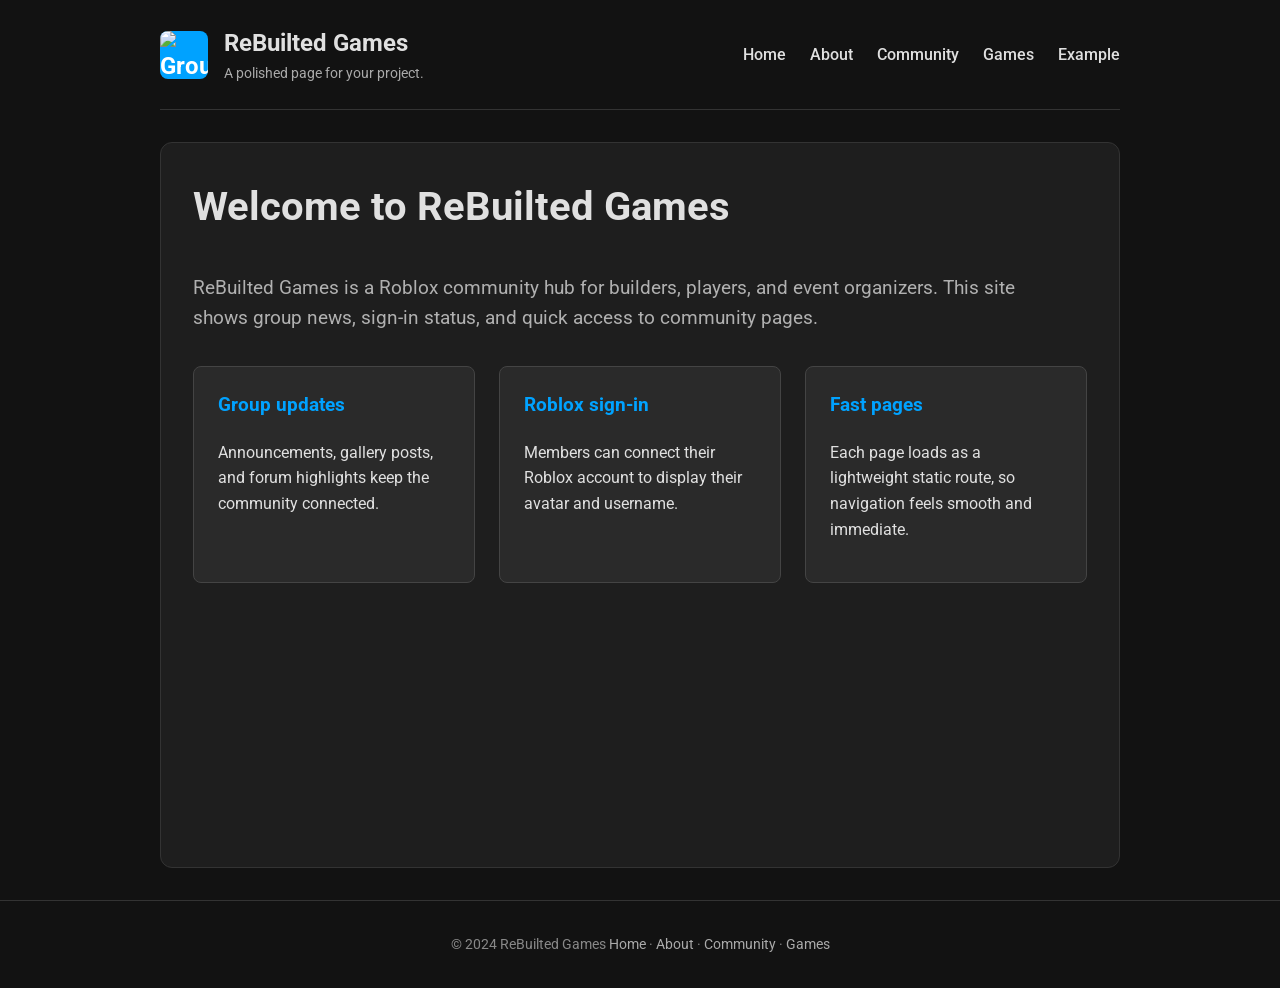
==== index.html @ ed7418a2 "assdw NEW CHANGES BIG ONES" ====
<!DOCTYPE html>
<html lang="en">
  <head>
    <meta charset="UTF-8">
    <meta name="viewport" content="width=device-width, initial-scale=1.0">
    <title>ReBuilted Games - Group</title>
    <link rel="stylesheet" href="style.css">
    <link rel="preconnect" href="https://fonts.googleapis.com">
    <link rel="preconnect" href="https://fonts.gstatic.com" crossorigin>
    <link href="https://fonts.googleapis.com/css2?family=Roboto:wght@400;500;700&display=swap" rel="stylesheet">  
  </head>
  <body>
    <main class="hero container">
      <header class="site-header">
        <a href="/" class="brand">
          <img id="group-icon" class="brand-badge" src="https://via.placeholder.com/48?text=RG" alt="Group Icon">
          <div>
            <div class="brand-title">ReBuilted Games</div>
            <div class="brand-caption">A polished page for your project.</div>
          </div>
        </a>
        <nav class="site-nav">
          <a href="/">Home</a>
          <a href="/about/">About</a>
          <a href="/community/">Community</a>
          <a href="/games/">Games</a>
          <a href="/pageexample/">Example</a>
        </nav>
      </header>
      <section class="panel">
        <h1 class="page-title">Welcome to ReBuilted Games</h1>
        <p class="lead">ReBuilted Games is a Roblox community hub for builders, players, and event organizers. This site shows group news, sign-in status, and quick access to community pages.</p>
        <div class="section-grid">
          <div class="card-item">
            <h3>Group updates</h3>
            <p>Announcements, gallery posts, and forum highlights keep the community connected.</p>
          </div>
          <div class="card-item">
            <h3>Roblox sign-in</h3>
            <p>Members can connect their Roblox account to display their avatar and username.</p>
          </div>
          <div class="card-item">
            <h3>Fast pages</h3>
            <p>Each page loads as a lightweight static route, so navigation feels smooth and immediate.</p>
          </div>
        </div>
      </section>
    </main>
    <footer class="site-footer-persistent">
      <span>© 2024 ReBuilted Games</span>
      <span><a href="/">Home</a> · <a href="/about/">About</a> · <a href="/community/">Community</a> · <a href="/games/">Games</a></span>
    </footer>
    <script src="header.js"></script>
  </body>
</html>
---- style.css ----
/* General Body & Fonts */
body {
    font-family: 'Roboto', -apple-system, BlinkMacSystemFont, 'Segoe UI', 'Helvetica Neue', Arial, sans-serif;
    background-color: #121212;
    color: #e0e0e0;
    margin: 0;
    line-height: 1.6;
}

/* Container and Layout */
.container {
    max-width: 960px;
    margin: 0 auto;
    padding: 0 1.5rem;
}

.hero {
    display: flex;
    flex-direction: column;
    min-height: 100vh;
}

/* Header & Navigation */
.site-header {
    display: flex;
    justify-content: space-between;
    align-items: center;
    padding: 1.5rem 0;
    border-bottom: 1px solid #333;
}

.brand {
    display: flex;
    align-items: center;
    gap: 1rem;
    text-decoration: none;
    color: inherit;
}

.brand-badge {
    background-color: #00a2ff;
    color: #fff;
    font-weight: 700;
    width: 48px;
    height: 48px;
    border-radius: 8px;
    display: grid;
    place-content: center;
    font-size: 1.5rem;
}

.brand-title {
    font-size: 1.5rem;
    font-weight: 700;
}

.brand-caption {
    font-size: 0.9rem;
    color: #aaa;
}

.site-nav {
    display: flex;
    gap: 1.5rem;
}

.site-nav a {
    text-decoration: none;
    color: #e0e0e0;
    font-weight: 500;
    transition: color 0.2s ease;
}

.site-nav a:hover {
    color: #00a2ff;
}

/* Main Content Panel */
.panel {
    background-color: #1e1e1e;
    border: 1px solid #333;
    border-radius: 12px;
    padding: 2rem;
    margin: 2rem 0;
    flex-grow: 1;
}

.page-title {
    font-size: 2.5rem;
    margin-top: 0;
    font-weight: 700;
}

.lead {
    font-size: 1.2rem;
    color: #b0b0b0;
    max-width: 75ch;
}

/* Card & Grid Styles */
.card-list {
    display: grid;
    gap: 1.5rem;
}

.card-item {
    background-color: #2a2a2a;
    padding: 1.5rem;
    border-radius: 8px;
    border: 1px solid #444;
}

.card-item h3 {
    margin-top: 0;
    color: #00a2ff;
}

.card-item .meta {
    font-size: 0.9rem;
    color: #aaa;
    margin-bottom: 1rem;
}

.section-grid {
    display: grid;
    grid-template-columns: repeat(auto-fit, minmax(250px, 1fr));
    gap: 1.5rem;
    margin-top: 2rem;
}

.stat-item {
    background-color: #2a2a2a;
    padding: 1.5rem;
    border-radius: 8px;
    text-align: center;
}

.stat-item h3 {
    margin: 0 0 0.5rem 0;
    font-size: 1rem;
    color: #aaa;
    font-weight: 500;
}

.stat-item p {
    margin: 0;
    font-size: 2rem;
    font-weight: 700;
    color: #fff;
}

/* Footer */
.site-footer-persistent {
    text-align: center;
    padding: 2rem 0;
    font-size: 0.9rem;
    color: #888;
    border-top: 1px solid #333;
}

.site-footer-persistent a {
    color: #aaa;
    text-decoration: none;
}

.site-footer-persistent a:hover {
    text-decoration: underline;
}

/* Responsive (for nav toggle - not implemented yet but good to have) */
.nav-checkbox, .nav-toggle {
    display: none;
}

/* Button */
.button {
    display: inline-block;
    background-color: #00a2ff;
    color: #fff;
    padding: 0.75rem 1.5rem;
    border-radius: 8px;
    text-decoration: none;
    font-weight: 500;
    transition: background-color 0.2s ease;
}

.button:hover {
    background-color: #008bdb;
}
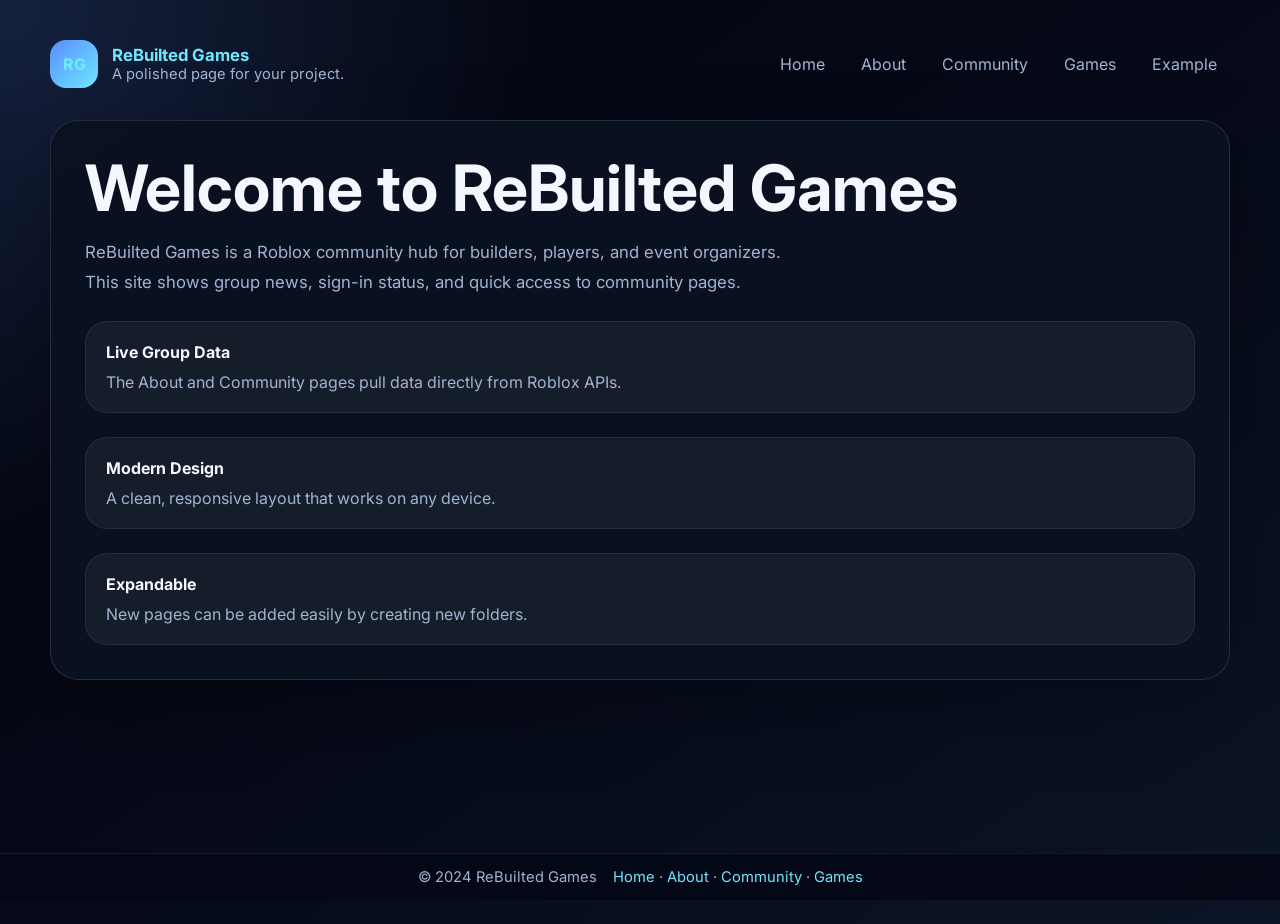
==== commit 5bb235c1: "changes" ====
--- a/index.html
+++ b/index.html
@@ -4,52 +4,58 @@
     <meta charset="UTF-8">
     <meta name="viewport" content="width=device-width, initial-scale=1.0">
     <title>ReBuilted Games - Group</title>
-    <link rel="stylesheet" href="style.css">
+    <link rel="stylesheet" href="styles.css">
     <link rel="preconnect" href="https://fonts.googleapis.com">
     <link rel="preconnect" href="https://fonts.gstatic.com" crossorigin>
-    <link href="https://fonts.googleapis.com/css2?family=Roboto:wght@400;500;700&display=swap" rel="stylesheet">  
+    <link href="https://fonts.googleapis.com/css2?family=Inter:wght@400;700;800&display=swap" rel="stylesheet">
   </head>
   <body>
-    <main class="hero container">
+    <div class="container">
       <header class="site-header">
         <a href="/" class="brand">
-          <img id="group-icon" class="brand-badge" src="https://via.placeholder.com/48?text=RG" alt="Group Icon">
+          <div class="brand-badge">RG</div>
           <div>
             <div class="brand-title">ReBuilted Games</div>
             <div class="brand-caption">A polished page for your project.</div>
           </div>
         </a>
+        <input type="checkbox" id="navToggle" class="nav-checkbox" />
+        <label for="navToggle" class="nav-toggle">
+          Menu
+          <svg viewBox="0 0 24 24" aria-hidden="true"><path d="M4 7h16M4 12h16M4 17h16" stroke="currentColor" stroke-width="1.8" stroke-linecap="round"/></svg>
+        </label>
         <nav class="site-nav">
           <a href="/">Home</a>
-          <a href="/about/">About</a>
-          <a href="/community/">Community</a>
-          <a href="/games/">Games</a>
-          <a href="/pageexample/">Example</a>
+          <a href="./about/">About</a>
+          <a href="./community/">Community</a>
+          <a href="./games/">Games</a>
+          <a href="./pageexample/">Example</a>
         </nav>
       </header>
-      <section class="panel">
-        <h1 class="page-title">Welcome to ReBuilted Games</h1>
-        <p class="lead">ReBuilted Games is a Roblox community hub for builders, players, and event organizers. This site shows group news, sign-in status, and quick access to community pages.</p>
+      <main class="panel">
+        <div class="page-header">
+          <h1 class="page-title">Welcome to ReBuilted Games</h1>
+          <p class="lead">ReBuilted Games is a Roblox community hub for builders, players, and event organizers. This site shows group news, sign-in status, and quick access to community pages.</p>
+        </div>
         <div class="section-grid">
-          <div class="card-item">
-            <h3>Group updates</h3>
-            <p>Announcements, gallery posts, and forum highlights keep the community connected.</p>
+          <div class="mini-card">
+            <h3>Live Group Data</h3>
+            <p>The About and Community pages pull data directly from Roblox APIs.</p>
           </div>
-          <div class="card-item">
-            <h3>Roblox sign-in</h3>
-            <p>Members can connect their Roblox account to display their avatar and username.</p>
+          <div class="mini-card">
+            <h3>Modern Design</h3>
+            <p>A clean, responsive layout that works on any device.</p>
           </div>
-          <div class="card-item">
-            <h3>Fast pages</h3>
-            <p>Each page loads as a lightweight static route, so navigation feels smooth and immediate.</p>
+          <div class="mini-card">
+            <h3>Expandable</h3>
+            <p>New pages can be added easily by creating new folders.</p>
           </div>
         </div>
-      </section>
-    </main>
+      </main>
+    </div>
     <footer class="site-footer-persistent">
       <span>© 2024 ReBuilted Games</span>
-      <span><a href="/">Home</a> · <a href="/about/">About</a> · <a href="/community/">Community</a> · <a href="/games/">Games</a></span>
+      <span><a href="/">Home</a> · <a href="./about/">About</a> · <a href="./community/">Community</a> · <a href="./games/">Games</a></span>
     </footer>
-    <script src="header.js"></script>
   </body>
 </html>
--- a/styles.css
+++ b/styles.css
@@ -0,0 +1,588 @@
+:root {
+  --bg: #050816;
+  --panel: rgba(10, 18, 32, 0.94);
+  --panel-soft: rgba(15, 23, 42, 0.88);
+  --text: #f5f7ff;
+  --muted: #a1b4d1;
+  --accent: #5b8cff;
+  --accent-2: #6ee7ff;
+  --accent-3: #7c4dff;
+  --border: rgba(255,255,255,0.12);
+  --shadow: 0 28px 80px rgba(0, 0, 0, 0.28);
+}
+
+* {
+  box-sizing: border-box;
+}
+
+html {
+  scroll-behavior: smooth;
+}
+
+body {
+  margin: 0;
+  padding-bottom: 180px;
+  min-height: 100vh;
+  font-family: Inter, "Segoe UI", Roboto, Arial, sans-serif;
+  color: var(--text);
+  background: radial-gradient(circle at top left, rgba(91, 140, 255, 0.20), transparent 34%), linear-gradient(145deg, #04070f 0%, var(--bg) 42%, #0b1426 100%);
+}
+
+a {
+  color: var(--accent-2);
+  text-decoration: none;
+}
+
+a:hover {
+  color: #ffffff;
+}
+
+img {
+  max-width: 100%;
+  display: block;
+}
+
+.container {
+  width: min(1180px, calc(100% - 48px));
+  margin: 0 auto;
+  padding: 40px 0 64px;
+}
+
+.site-header {
+  display: flex;
+  justify-content: space-between;
+  align-items: center;
+  gap: 18px;
+  margin-bottom: 32px;
+}
+
+.brand {
+  display: flex;
+  align-items: center;
+  gap: 14px;
+}
+
+.brand-badge {
+  width: 48px;
+  height: 48px;
+  border-radius: 16px;
+  display: grid;
+  place-items: center;
+  font-weight: 800;
+  background: linear-gradient(135deg, var(--accent), var(--accent-2));
+}
+
+.brand-title {
+  font-size: 1.05rem;
+  font-weight: 700;
+}
+
+.brand-caption {
+  color: var(--muted);
+  font-size: 0.92rem;
+}
+
+.site-nav {
+  display: flex;
+  flex-wrap: wrap;
+  align-items: center;
+  gap: 10px;
+}
+
+.site-nav a,
+.site-nav button {
+  padding: 10px 13px;
+  border-radius: 14px;
+  color: var(--muted);
+  transition: background 0.18s ease, color 0.18s ease;
+}
+
+.site-nav a:hover,
+.site-nav a:focus-visible,
+.site-nav button:hover,
+.site-nav button:focus-visible {
+  background: rgba(110, 231, 255, 0.10);
+  color: white;
+}
+
+.site-nav button {
+  background: none;
+  border: none;
+  font: inherit;
+  cursor: pointer;
+}
+
+.nav-checkbox {
+  display: none;
+}
+
+.nav-toggle {
+  display: none;
+  align-items: center;
+  gap: 10px;
+  padding: 10px 14px;
+  border-radius: 14px;
+  color: var(--muted);
+  border: 1px solid rgba(255,255,255,0.08);
+  background: rgba(255,255,255,0.06);
+  cursor: pointer;
+  font-weight: 700;
+}
+
+.nav-toggle svg {
+  width: 16px;
+  height: 16px;
+  fill: currentColor;
+}
+
+.hidden {
+  display: none !important;
+}
+
+.profile-frame {
+  display: grid;
+  gap: 18px;
+  padding: 22px;
+  border-radius: 24px;
+  background: rgba(255,255,255,0.04);
+  border: 1px solid rgba(255,255,255,0.10);
+}
+
+.avatar {
+  width: 84px;
+  height: 84px;
+  border-radius: 24px;
+  object-fit: cover;
+  background: rgba(255,255,255,0.06);
+}
+
+.profile-meta {
+  color: var(--muted);
+  font-size: 0.96rem;
+  line-height: 1.6;
+}
+
+.hero-tag {
+  display: inline-flex;
+  align-items: center;
+  gap: 10px;
+  margin: 10px 0 24px;
+  padding: 12px 16px;
+  border-radius: 999px;
+  background: rgba(91, 140, 255, 0.12);
+  color: #dce7ff;
+  font-size: 0.95rem;
+  border: 1px solid rgba(91, 140, 255, 0.18);
+}
+
+.group-header {
+  display: flex;
+  align-items: center;
+  gap: 20px;
+  margin-bottom: 24px;
+}
+
+.group-icon {
+  width: 140px;
+  height: 140px;
+  border-radius: 28px;
+  object-fit: cover;
+  background: rgba(255,255,255,0.06);
+  border: 1px solid rgba(255,255,255,0.12);
+}
+
+.group-details {
+  display: grid;
+  gap: 12px;
+}
+
+.group-details h1 {
+  margin: 0;
+  font-size: clamp(2rem, 4vw, 3.3rem);
+}
+
+.group-details .lead {
+  margin: 0;
+}
+
+.group-label {
+  color: var(--accent-2);
+  font-size: 0.92rem;
+  text-transform: uppercase;
+  letter-spacing: 0.08em;
+}
+
+.content-grid {
+  display: grid;
+  gap: 24px;
+  grid-template-columns: repeat(3, minmax(0, 1fr));
+}
+
+.announcement-list,
+.forum-list {
+  list-style: none;
+  margin: 0;
+  padding: 0;
+  display: grid;
+  gap: 14px;
+}
+
+.announcement-item,
+.forum-item {
+  background: rgba(255,255,255,0.04);
+  border: 1px solid rgba(255,255,255,0.10);
+  border-radius: 22px;
+  padding: 18px;
+}
+
+.announcement-item h3,
+.forum-item h3 {
+  margin: 0 0 8px;
+  font-size: 1rem;
+}
+
+.announcement-item p,
+.forum-item p {
+  margin: 0;
+  color: var(--muted);
+  line-height: 1.6;
+}
+
+.announcement-date {
+  display: inline-flex;
+  margin-bottom: 12px;
+  color: var(--accent);
+  font-size: 0.88rem;
+}
+
+.gallery-grid {
+  display: grid;
+  gap: 12px;
+  grid-template-columns: repeat(2, minmax(0, 1fr));
+}
+
+.gallery-grid img {
+  width: 100%;
+  aspect-ratio: 16 / 9;
+  object-fit: cover;
+  border-radius: 18px;
+  border: 1px solid rgba(255,255,255,0.10);
+}
+
+.saved-users {
+  margin-top: 24px;
+}
+
+.saved-users h3 {
+  margin: 0 0 16px;
+  font-size: 1rem;
+}
+
+.saved-user-list {
+  display: grid;
+  gap: 12px;
+  list-style: none;
+  margin: 0;
+  padding: 0;
+}
+
+.saved-user-item {
+  display: flex;
+  align-items: center;
+  gap: 12px;
+  padding: 14px 16px;
+  border-radius: 18px;
+  background: rgba(255,255,255,0.05);
+  border: 1px solid rgba(255,255,255,0.10);
+}
+
+.saved-user-avatar {
+  width: 48px;
+  height: 48px;
+  border-radius: 16px;
+  object-fit: cover;
+  flex-shrink: 0;
+}
+
+.saved-user-name {
+  color: #eef6ff;
+  font-weight: 700;
+}
+
+.saved-user-meta {
+  color: var(--muted);
+  font-size: 0.94rem;
+}
+
+.panel h2 {
+  margin: 0 0 18px;
+}
+
+@media (max-width: 1024px) {
+  .content-grid {
+    grid-template-columns: 1fr 1fr;
+  }
+}
+
+@media (max-width: 760px) {
+  .group-header {
+    flex-direction: column;
+    align-items: stretch;
+  }
+
+  .group-icon {
+    width: 100%;
+    max-width: 240px;
+    height: auto;
+  }
+
+  .content-grid {
+    grid-template-columns: 1fr;
+  }
+}
+
+.panel,
+.card {
+  background: var(--panel);
+  border: 1px solid var(--border);
+  border-radius: 28px;
+  padding: 34px;
+  box-shadow: var(--shadow);
+}
+
+.hero-grid,
+.content-grid,
+.section-grid {
+  display: grid;
+  gap: 24px;
+}
+
+.hero-grid {
+  grid-template-columns: 1.1fr 0.9fr;
+  align-items: start;
+  gap: 28px;
+}
+
+.profile-card {
+  min-height: 340px;
+}
+
+.page-header {
+  margin-bottom: 24px;
+}
+
+.page-title {
+  font-size: clamp(2.6rem, 5vw, 4.2rem);
+  line-height: 1.02;
+  margin: 0 0 18px;
+}
+
+.lead,
+.page-description,
+.card p,
+.card li {
+  color: var(--muted);
+  line-height: 1.75;
+}
+
+.lead {
+  font-size: 1.05rem;
+  max-width: 730px;
+}
+
+.pill-row {
+  display: flex;
+  flex-wrap: wrap;
+  gap: 12px;
+  margin-top: 22px;
+}
+
+.pill {
+  background: rgba(255,255,255,0.06);
+  padding: 12px 16px;
+  border-radius: 999px;
+  color: #dfe8ff;
+  font-size: 0.95rem;
+}
+
+.status-banner,
+.alert {
+  border-radius: 16px;
+  padding: 14px 16px;
+  margin-top: 24px;
+  font-size: 0.96rem;
+  border: 1px solid rgba(110, 231, 255, 0.16);
+  background: rgba(91, 140, 255, 0.14);
+  color: #eef6ff;
+}
+
+.status-banner.error,
+.alert.error {
+  background: rgba(255, 80, 80, 0.16);
+  border-color: rgba(255, 90, 90, 0.22);
+}
+
+.status-banner.success,
+.alert.success {
+  background: rgba(34, 197, 94, 0.16);
+  border-color: rgba(34, 197, 94, 0.22);
+}
+
+.card-grid {
+  display: grid;
+  grid-template-columns: repeat(2, minmax(0, 1fr));
+}
+
+.mini-card {
+  background: rgba(255,255,255,0.05);
+  border: 1px solid rgba(255,255,255,0.08);
+  border-radius: 22px;
+  padding: 20px;
+}
+
+.mini-card h3 {
+  margin: 0 0 10px;
+  font-size: 1rem;
+}
+
+.mini-card p {
+  margin: 0;
+  color: var(--muted);
+}
+
+.action-row {
+  display: flex;
+  flex-wrap: wrap;
+  align-items: center;
+  gap: 12px;
+  margin-top: 24px;
+}
+
+.btn,
+.button {
+  border: none;
+  cursor: pointer;
+  border-radius: 999px;
+  padding: 14px 20px;
+  font-weight: 700;
+  display: inline-flex;
+  align-items: center;
+  justify-content: center;
+  gap: 8px;
+  color: white;
+  background: linear-gradient(135deg, var(--accent), var(--accent-3));
+  box-shadow: 0 16px 40px rgba(91, 140, 255, 0.24);
+  transition: transform 0.18s ease, box-shadow 0.18s ease, background 0.18s ease;
+}
+
+.btn:hover,
+.button:hover {
+  transform: translateY(-1px);
+  box-shadow: 0 20px 50px rgba(91, 140, 255, 0.22);
+}
+
+.btn.secondary,
+.button.secondary {
+  background: rgba(255,255,255,0.08);
+  color: #dfe8ff;
+  box-shadow: none;
+}
+
+.site-footer {
+  display: flex;
+  justify-content: space-between;
+  flex-wrap: wrap;
+  gap: 12px;
+  margin-top: 34px;
+  color: var(--muted);
+  font-size: 0.93rem;
+}
+
+.site-footer a {
+  color: var(--accent-2);
+}
+
+.site-footer-persistent {
+  position: fixed;
+  left: 0;
+  right: 0;
+  bottom: 0;
+  display: flex;
+  justify-content: center;
+  align-items: center;
+  padding: 14px 24px;
+  gap: 16px;
+  background: rgba(5, 8, 22, 0.95);
+  border-top: 1px solid rgba(255,255,255,0.08);
+  color: var(--muted);
+  font-size: 0.92rem;
+  z-index: 50;
+}
+
+.site-footer-persistent a {
+  color: var(--accent-2);
+}
+
+@media (max-width: 760px) {
+  .site-footer-persistent {
+    flex-direction: column;
+    align-items: stretch;
+    text-align: center;
+  }
+}
+
+@media (max-width: 1024px) {
+  .hero-grid,
+  .card-grid,
+  .section-grid {
+    grid-template-columns: 1fr;
+  }
+}
+
+@media (max-width: 760px) {
+  body {
+    padding-bottom: 220px;
+  }
+
+  .site-header {
+    flex-direction: column;
+    align-items: stretch;
+  }
+
+  .nav-toggle {
+    display: inline-flex;
+    width: 100%;
+    justify-content: space-between;
+    margin-bottom: 14px;
+  }
+
+  .site-nav {
+    display: none;
+    flex-direction: column;
+    width: 100%;
+    gap: 12px;
+    margin-top: 10px;
+    padding: 16px;
+    border-radius: 24px;
+    background: rgba(5, 8, 22, 0.95);
+  }
+
+  .nav-checkbox:checked + .nav-toggle + .site-nav {
+    display: flex;
+  }
+
+  .site-nav a,
+  .site-nav button {
+    width: 100%;
+    padding: 14px 16px;
+    background: rgba(255,255,255,0.05);
+  }
+
+  .site-nav button {
+    text-align: left;
+  }
+
+  .container {
+    padding: 28px 0 48px;
+  }
+}
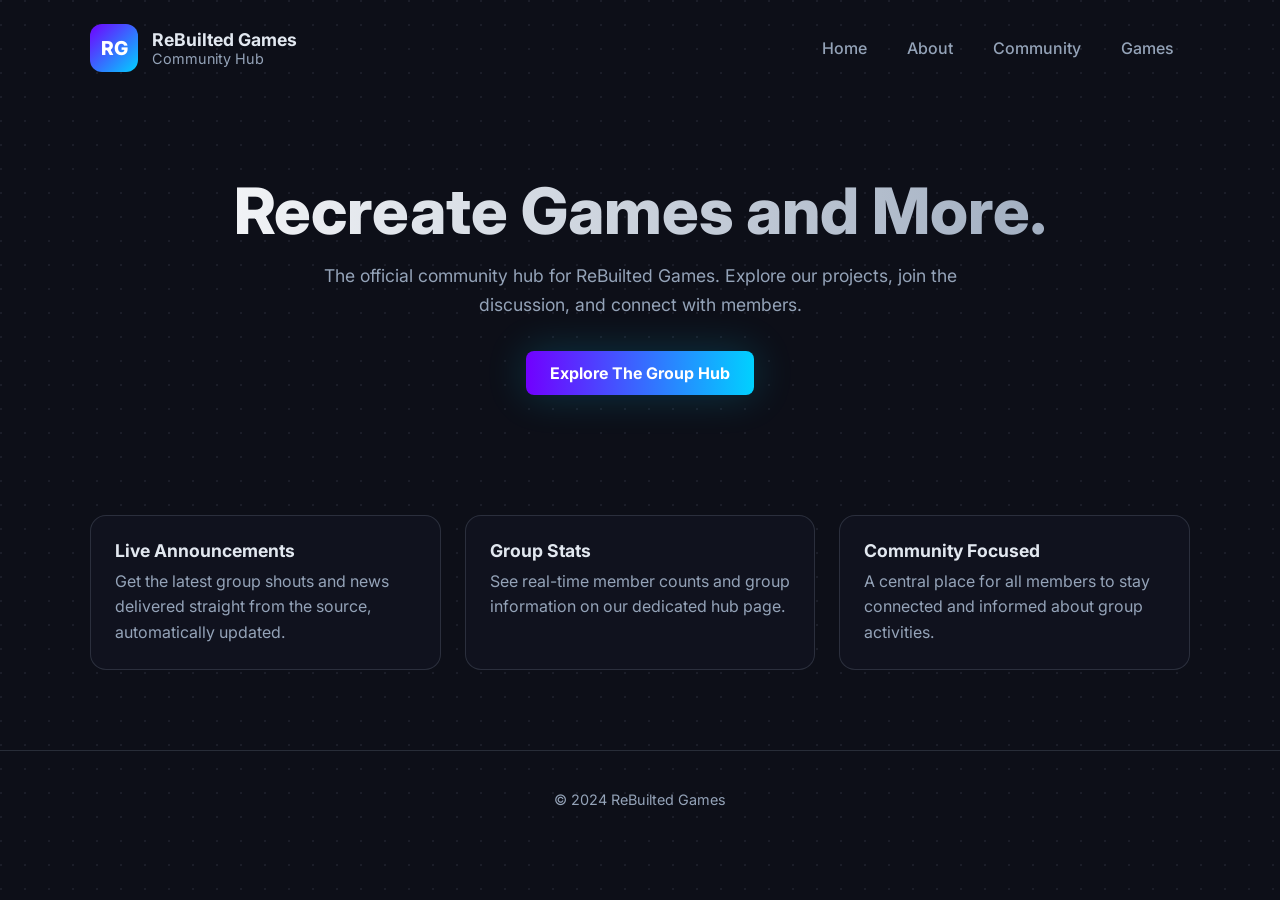
==== commit 9a0776c1: "sad" ====
--- a/index.html
+++ b/index.html
@@ -4,7 +4,7 @@
     <meta charset="UTF-8">
     <meta name="viewport" content="width=device-width, initial-scale=1.0">
     <title>ReBuilted Games - Group</title>
-    <link rel="stylesheet" href="styles.css">
+    <link rel="stylesheet" href="styles.css" />
     <link rel="preconnect" href="https://fonts.googleapis.com">
     <link rel="preconnect" href="https://fonts.gstatic.com" crossorigin>
     <link href="https://fonts.googleapis.com/css2?family=Inter:wght@400;700;800&display=swap" rel="stylesheet">
@@ -12,50 +12,44 @@
   <body>
     <div class="container">
       <header class="site-header">
-        <a href="/" class="brand">
+        <a href="./" class="brand">
           <div class="brand-badge">RG</div>
           <div>
             <div class="brand-title">ReBuilted Games</div>
-            <div class="brand-caption">A polished page for your project.</div>
+            <div class="brand-caption">Community Hub</div>
           </div>
         </a>
-        <input type="checkbox" id="navToggle" class="nav-checkbox" />
-        <label for="navToggle" class="nav-toggle">
-          Menu
-          <svg viewBox="0 0 24 24" aria-hidden="true"><path d="M4 7h16M4 12h16M4 17h16" stroke="currentColor" stroke-width="1.8" stroke-linecap="round"/></svg>
-        </label>
         <nav class="site-nav">
-          <a href="/">Home</a>
+          <a href="./">Home</a>
           <a href="./about/">About</a>
           <a href="./community/">Community</a>
           <a href="./games/">Games</a>
-          <a href="./pageexample/">Example</a>
         </nav>
       </header>
-      <main class="panel">
-        <div class="page-header">
-          <h1 class="page-title">Welcome to ReBuilted Games</h1>
-          <p class="lead">ReBuilted Games is a Roblox community hub for builders, players, and event organizers. This site shows group news, sign-in status, and quick access to community pages.</p>
-        </div>
-        <div class="section-grid">
-          <div class="mini-card">
-            <h3>Live Group Data</h3>
-            <p>The About and Community pages pull data directly from Roblox APIs.</p>
+      <main>
+        <section class="hero">
+          <h1 class="hero-title">Recreate Games and More.</h1>
+          <p class="hero-subtitle">The official community hub for ReBuilted Games. Explore our projects, join the discussion, and connect with members.</p>
+          <a href="./about/" class="button">Explore The Group Hub</a>
+        </section>
+        <section class="features">
+          <div class="feature-card">
+            <h3>Live Announcements</h3>
+            <p>Get the latest group shouts and news delivered straight from the source, automatically updated.</p>
           </div>
-          <div class="mini-card">
-            <h3>Modern Design</h3>
-            <p>A clean, responsive layout that works on any device.</p>
+          <div class="feature-card">
+            <h3>Group Stats</h3>
+            <p>See real-time member counts and group information on our dedicated hub page.</p>
           </div>
-          <div class="mini-card">
-            <h3>Expandable</h3>
-            <p>New pages can be added easily by creating new folders.</p>
+          <div class="feature-card">
+            <h3>Community Focused</h3>
+            <p>A central place for all members to stay connected and informed about group activities.</p>
           </div>
-        </div>
+        </section>
       </main>
     </div>
     <footer class="site-footer-persistent">
       <span>© 2024 ReBuilted Games</span>
-      <span><a href="/">Home</a> · <a href="./about/">About</a> · <a href="./community/">Community</a> · <a href="./games/">Games</a></span>
     </footer>
   </body>
 </html>
--- a/styles.css
+++ b/styles.css
@@ -1,40 +1,36 @@
 :root {
-  --bg: #050816;
-  --panel: rgba(10, 18, 32, 0.94);
-  --panel-soft: rgba(15, 23, 42, 0.88);
-  --text: #f5f7ff;
-  --muted: #a1b4d1;
-  --accent: #5b8cff;
-  --accent-2: #6ee7ff;
-  --accent-3: #7c4dff;
-  --border: rgba(255,255,255,0.12);
-  --shadow: 0 28px 80px rgba(0, 0, 0, 0.28);
+  --bg: #0D0F18;
+  --panel: #10121E;
+  --text: #E2E8F0;
+  --muted: #94A3B8;
+  --accent-blue: #00D1FF;
+  --accent-purple: #7100FF;
+  --border: rgba(148, 163, 184, 0.2);
+  --shadow-glow: 0 0 40px rgba(0, 209, 255, 0.2);
 }
 
 * {
   box-sizing: border-box;
 }
 
-html {
-  scroll-behavior: smooth;
-}
-
 body {
   margin: 0;
-  padding-bottom: 180px;
   min-height: 100vh;
-  font-family: Inter, "Segoe UI", Roboto, Arial, sans-serif;
+  font-family: "Inter", "Segoe UI", Roboto, Arial, sans-serif;
   color: var(--text);
-  background: radial-gradient(circle at top left, rgba(91, 140, 255, 0.20), transparent 34%), linear-gradient(145deg, #04070f 0%, var(--bg) 42%, #0b1426 100%);
+  background-color: var(--bg);
+  background-image: radial-gradient(circle at 1px 1px, rgba(148, 163, 184, 0.1) 1px, transparent 0);
+  background-size: 24px 24px;
 }
 
 a {
-  color: var(--accent-2);
+  color: var(--accent-blue);
   text-decoration: none;
+  transition: color 0.2s ease;
 }
 
 a:hover {
-  color: #ffffff;
+  color: white;
 }
 
 img {
@@ -43,546 +39,298 @@
 }
 
 .container {
-  width: min(1180px, calc(100% - 48px));
+  width: min(1100px, calc(100% - 40px));
   margin: 0 auto;
-  padding: 40px 0 64px;
-}
-
+}
+
+/* --- Header & Navigation --- */
 .site-header {
   display: flex;
   justify-content: space-between;
   align-items: center;
-  gap: 18px;
-  margin-bottom: 32px;
+  padding: 24px 0;
 }
 
 .brand {
   display: flex;
   align-items: center;
   gap: 14px;
+  color: var(--text);
 }
 
 .brand-badge {
   width: 48px;
   height: 48px;
-  border-radius: 16px;
+  border-radius: 12px;
   display: grid;
   place-items: center;
   font-weight: 800;
-  background: linear-gradient(135deg, var(--accent), var(--accent-2));
+  font-size: 1.2rem;
+  background: linear-gradient(135deg, var(--accent-purple), var(--accent-blue));
+  color: white;
 }
 
 .brand-title {
-  font-size: 1.05rem;
+  font-size: 1.1rem;
   font-weight: 700;
 }
 
 .brand-caption {
   color: var(--muted);
-  font-size: 0.92rem;
+  font-size: 0.9rem;
 }
 
 .site-nav {
   display: flex;
-  flex-wrap: wrap;
-  align-items: center;
-  gap: 10px;
+  align-items: center;
+  gap: 8px;
 }
 
 .site-nav a,
 .site-nav button {
-  padding: 10px 13px;
-  border-radius: 14px;
-  color: var(--muted);
-  transition: background 0.18s ease, color 0.18s ease;
-}
-
-.site-nav a:hover,
-.site-nav a:focus-visible,
-.site-nav button:hover,
-.site-nav button:focus-visible {
-  background: rgba(110, 231, 255, 0.10);
+  padding: 8px 16px;
+  border-radius: 8px;
+  color: var(--muted);
+  font-weight: 500;
+  transition: background 0.2s ease, color 0.2s ease;
+}
+
+.site-nav a:hover {
+  background: rgba(148, 163, 184, 0.1);
   color: white;
-}
-
-.site-nav button {
-  background: none;
-  border: none;
-  font: inherit;
-  cursor: pointer;
 }
 
 .nav-checkbox {
   display: none;
 }
 
-.nav-toggle {
-  display: none;
-  align-items: center;
-  gap: 10px;
-  padding: 10px 14px;
-  border-radius: 14px;
-  color: var(--muted);
-  border: 1px solid rgba(255,255,255,0.08);
-  background: rgba(255,255,255,0.06);
-  cursor: pointer;
-  font-weight: 700;
-}
-
-.nav-toggle svg {
-  width: 16px;
-  height: 16px;
-  fill: currentColor;
-}
-
-.hidden {
-  display: none !important;
-}
-
-.profile-frame {
+/* --- Hero Section (Home Page) --- */
+.hero {
+  text-align: center;
+  padding: 80px 0;
+}
+
+.hero-title {
+  font-size: clamp(2.5rem, 5vw, 4rem);
+  font-weight: 800;
+  line-height: 1.1;
+  margin: 0 0 16px;
+  background: linear-gradient(90deg, white, var(--muted));
+  -webkit-background-clip: text;
+  -webkit-text-fill-color: transparent;
+}
+
+.hero-subtitle {
+  font-size: 1.1rem;
+  color: var(--muted);
+  max-width: 650px;
+  margin: 0 auto 32px;
+  line-height: 1.6;
+}
+
+/* --- Features Section (Home Page) --- */
+.features {
   display: grid;
-  gap: 18px;
-  padding: 22px;
-  border-radius: 24px;
-  background: rgba(255,255,255,0.04);
-  border: 1px solid rgba(255,255,255,0.10);
-}
-
-.avatar {
-  width: 84px;
-  height: 84px;
-  border-radius: 24px;
-  object-fit: cover;
-  background: rgba(255,255,255,0.06);
-}
-
-.profile-meta {
-  color: var(--muted);
-  font-size: 0.96rem;
+  grid-template-columns: repeat(auto-fit, minmax(280px, 1fr));
+  gap: 24px;
+  padding: 40px 0;
+}
+
+.feature-card {
+  background: var(--panel);
+  border: 1px solid var(--border);
+  border-radius: 16px;
+  padding: 24px;
+}
+
+.feature-card h3 {
+  margin: 0 0 8px;
+  font-size: 1.1rem;
+}
+
+.feature-card p {
+  margin: 0;
+  color: var(--muted);
   line-height: 1.6;
 }
 
-.hero-tag {
-  display: inline-flex;
-  align-items: center;
-  gap: 10px;
-  margin: 10px 0 24px;
-  padding: 12px 16px;
-  border-radius: 999px;
-  background: rgba(91, 140, 255, 0.12);
-  color: #dce7ff;
-  font-size: 0.95rem;
-  border: 1px solid rgba(91, 140, 255, 0.18);
-}
-
+/* --- Group Hub Page (About) --- */
 .group-header {
   display: flex;
   align-items: center;
-  gap: 20px;
-  margin-bottom: 24px;
+  gap: 32px;
 }
 
 .group-icon {
   width: 140px;
   height: 140px;
-  border-radius: 28px;
+  border-radius: 24px;
   object-fit: cover;
-  background: rgba(255,255,255,0.06);
-  border: 1px solid rgba(255,255,255,0.12);
+  background: var(--panel);
+  border: 1px solid var(--border);
+  flex-shrink: 0;
 }
 
 .group-details {
   display: grid;
-  gap: 12px;
+  gap: 8px;
 }
 
 .group-details h1 {
   margin: 0;
-  font-size: clamp(2rem, 4vw, 3.3rem);
+  font-size: clamp(2rem, 4vw, 2.8rem);
 }
 
 .group-details .lead {
   margin: 0;
-}
-
-.group-label {
-  color: var(--accent-2);
-  font-size: 0.92rem;
-  text-transform: uppercase;
-  letter-spacing: 0.08em;
-}
-
-.content-grid {
-  display: grid;
-  gap: 24px;
-  grid-template-columns: repeat(3, minmax(0, 1fr));
-}
-
-.announcement-list,
-.forum-list {
+  font-size: 1.1rem;
+}
+
+/* --- Community Page --- */
+.announcement-list {
   list-style: none;
   margin: 0;
   padding: 0;
   display: grid;
-  gap: 14px;
-}
-
-.announcement-item,
-.forum-item {
-  background: rgba(255,255,255,0.04);
-  border: 1px solid rgba(255,255,255,0.10);
-  border-radius: 22px;
-  padding: 18px;
-}
-
-.announcement-item h3,
-.forum-item h3 {
+  gap: 16px;
+  margin-top: 32px;
+}
+
+.announcement-item {
+  background: var(--panel);
+  border: 1px solid var(--border);
+  border-radius: 16px;
+  padding: 24px;
+}
+
+.announcement-item h3 {
   margin: 0 0 8px;
   font-size: 1rem;
 }
 
-.announcement-item p,
-.forum-item p {
+.announcement-item p {
   margin: 0;
   color: var(--muted);
   line-height: 1.6;
 }
 
 .announcement-date {
-  display: inline-flex;
-  margin-bottom: 12px;
-  color: var(--accent);
-  font-size: 0.88rem;
-}
-
-.gallery-grid {
-  display: grid;
-  gap: 12px;
-  grid-template-columns: repeat(2, minmax(0, 1fr));
-}
-
-.gallery-grid img {
-  width: 100%;
-  aspect-ratio: 16 / 9;
-  object-fit: cover;
-  border-radius: 18px;
-  border: 1px solid rgba(255,255,255,0.10);
-}
-
-.saved-users {
-  margin-top: 24px;
-}
-
-.saved-users h3 {
-  margin: 0 0 16px;
-  font-size: 1rem;
-}
-
-.saved-user-list {
-  display: grid;
-  gap: 12px;
-  list-style: none;
-  margin: 0;
-  padding: 0;
-}
-
-.saved-user-item {
-  display: flex;
-  align-items: center;
-  gap: 12px;
-  padding: 14px 16px;
-  border-radius: 18px;
-  background: rgba(255,255,255,0.05);
-  border: 1px solid rgba(255,255,255,0.10);
-}
-
-.saved-user-avatar {
-  width: 48px;
-  height: 48px;
-  border-radius: 16px;
-  object-fit: cover;
-  flex-shrink: 0;
-}
-
-.saved-user-name {
-  color: #eef6ff;
-  font-weight: 700;
-}
-
-.saved-user-meta {
-  color: var(--muted);
-  font-size: 0.94rem;
-}
-
-.panel h2 {
-  margin: 0 0 18px;
-}
-
-@media (max-width: 1024px) {
-  .content-grid {
-    grid-template-columns: 1fr 1fr;
-  }
-}
-
-@media (max-width: 760px) {
-  .group-header {
-    flex-direction: column;
-    align-items: stretch;
-  }
-
-  .group-icon {
-    width: 100%;
-    max-width: 240px;
-    height: auto;
-  }
-
-  .content-grid {
-    grid-template-columns: 1fr;
-  }
-}
-
-.panel,
-.card {
+  display: block;
+  margin-bottom: 8px;
+  color: var(--accent-blue);
+  font-size: 0.9rem;
+  font-weight: 500;
+}
+
+/* --- General Layout & Components --- */
+.panel {
   background: var(--panel);
   border: 1px solid var(--border);
-  border-radius: 28px;
-  padding: 34px;
-  box-shadow: var(--shadow);
-}
-
-.hero-grid,
-.content-grid,
-.section-grid {
-  display: grid;
-  gap: 24px;
-}
-
-.hero-grid {
-  grid-template-columns: 1.1fr 0.9fr;
-  align-items: start;
-  gap: 28px;
-}
-
-.profile-card {
-  min-height: 340px;
-}
-
-.page-header {
-  margin-bottom: 24px;
+  border-radius: 16px;
+  padding: 40px;
+  margin: 40px 0;
 }
 
 .page-title {
-  font-size: clamp(2.6rem, 5vw, 4.2rem);
-  line-height: 1.02;
-  margin: 0 0 18px;
-}
-
-.lead,
-.page-description,
-.card p,
-.card li {
-  color: var(--muted);
-  line-height: 1.75;
+  font-size: 2rem;
+  margin: 0 0 16px;
 }
 
 .lead {
-  font-size: 1.05rem;
-  max-width: 730px;
+  color: var(--muted);
+  line-height: 1.6;
+  font-size: 1.1rem;
+  max-width: 70ch;
 }
 
 .pill-row {
   display: flex;
   flex-wrap: wrap;
   gap: 12px;
-  margin-top: 22px;
 }
 
 .pill {
-  background: rgba(255,255,255,0.06);
-  padding: 12px 16px;
-  border-radius: 999px;
-  color: #dfe8ff;
-  font-size: 0.95rem;
-}
-
-.status-banner,
+  background: rgba(148, 163, 184, 0.1);
+  padding: 8px 16px;
+  border-radius: 20px;
+  color: var(--text);
+  font-size: 0.9rem;
+  font-weight: 500;
+}
+
 .alert {
   border-radius: 16px;
   padding: 14px 16px;
-  margin-top: 24px;
-  font-size: 0.96rem;
-  border: 1px solid rgba(110, 231, 255, 0.16);
-  background: rgba(91, 140, 255, 0.14);
-  color: #eef6ff;
-}
-
-.status-banner.error,
+  font-size: 0.9rem;
+}
+
 .alert.error {
   background: rgba(255, 80, 80, 0.16);
   border-color: rgba(255, 90, 90, 0.22);
-}
-
-.status-banner.success,
-.alert.success {
-  background: rgba(34, 197, 94, 0.16);
-  border-color: rgba(34, 197, 94, 0.22);
-}
-
-.card-grid {
-  display: grid;
-  grid-template-columns: repeat(2, minmax(0, 1fr));
-}
-
-.mini-card {
-  background: rgba(255,255,255,0.05);
-  border: 1px solid rgba(255,255,255,0.08);
-  border-radius: 22px;
-  padding: 20px;
-}
-
-.mini-card h3 {
-  margin: 0 0 10px;
-  font-size: 1rem;
-}
-
-.mini-card p {
-  margin: 0;
-  color: var(--muted);
+  color: #ffc4c4;
 }
 
 .action-row {
   display: flex;
-  flex-wrap: wrap;
-  align-items: center;
-  gap: 12px;
-  margin-top: 24px;
-}
-
-.btn,
+  margin-top: 32px;
+}
+
 .button {
   border: none;
   cursor: pointer;
-  border-radius: 999px;
-  padding: 14px 20px;
+  border-radius: 8px;
+  padding: 12px 24px;
   font-weight: 700;
+  font-size: 1rem;
   display: inline-flex;
   align-items: center;
   justify-content: center;
-  gap: 8px;
   color: white;
-  background: linear-gradient(135deg, var(--accent), var(--accent-3));
-  box-shadow: 0 16px 40px rgba(91, 140, 255, 0.24);
-  transition: transform 0.18s ease, box-shadow 0.18s ease, background 0.18s ease;
-}
-
-.btn:hover,
+  background: linear-gradient(90deg, var(--accent-purple), var(--accent-blue));
+  box-shadow: var(--shadow-glow);
+  transition: transform 0.2s ease, box-shadow 0.2s ease;
+}
+
 .button:hover {
   transform: translateY(-1px);
-  box-shadow: 0 20px 50px rgba(91, 140, 255, 0.22);
-}
-
-.btn.secondary,
-.button.secondary {
-  background: rgba(255,255,255,0.08);
-  color: #dfe8ff;
-  box-shadow: none;
-}
-
-.site-footer {
-  display: flex;
-  justify-content: space-between;
-  flex-wrap: wrap;
-  gap: 12px;
-  margin-top: 34px;
-  color: var(--muted);
-  font-size: 0.93rem;
-}
-
-.site-footer a {
-  color: var(--accent-2);
+  box-shadow: 0 0 50px rgba(0, 209, 255, 0.3);
 }
 
 .site-footer-persistent {
-  position: fixed;
-  left: 0;
-  right: 0;
-  bottom: 0;
-  display: flex;
-  justify-content: center;
-  align-items: center;
-  padding: 14px 24px;
-  gap: 16px;
-  background: rgba(5, 8, 22, 0.95);
-  border-top: 1px solid rgba(255,255,255,0.08);
-  color: var(--muted);
-  font-size: 0.92rem;
-  z-index: 50;
-}
-
-.site-footer-persistent a {
-  color: var(--accent-2);
+  padding: 40px 0;
+  margin-top: 40px;
+  text-align: center;
+  border-top: 1px solid var(--border);
+  color: var(--muted);
+  font-size: 0.9rem;
 }
 
 @media (max-width: 760px) {
-  .site-footer-persistent {
+  .site-header {
+    flex-wrap: wrap;
+    justify-content: center;
+    gap: 16px;
+  }
+
+  .nav-toggle {
+    display: none; /* Hiding for simplicity, can be implemented with JS */
+  }
+
+  .site-nav {
+    flex-basis: 100%;
+    justify-content: center;
+  }
+
+  .group-header {
     flex-direction: column;
-    align-items: stretch;
     text-align: center;
   }
-}
-
-@media (max-width: 1024px) {
-  .hero-grid,
-  .card-grid,
-  .section-grid {
-    grid-template-columns: 1fr;
-  }
-}
-
-@media (max-width: 760px) {
-  body {
-    padding-bottom: 220px;
-  }
-
-  .site-header {
-    flex-direction: column;
-    align-items: stretch;
-  }
-
-  .nav-toggle {
-    display: inline-flex;
-    width: 100%;
-    justify-content: space-between;
-    margin-bottom: 14px;
-  }
-
-  .site-nav {
-    display: none;
-    flex-direction: column;
-    width: 100%;
-    gap: 12px;
-    margin-top: 10px;
-    padding: 16px;
-    border-radius: 24px;
-    background: rgba(5, 8, 22, 0.95);
-  }
-
-  .nav-checkbox:checked + .nav-toggle + .site-nav {
-    display: flex;
-  }
-
-  .site-nav a,
-  .site-nav button {
-    width: 100%;
-    padding: 14px 16px;
-    background: rgba(255,255,255,0.05);
-  }
-
-  .site-nav button {
-    text-align: left;
-  }
-
-  .container {
-    padding: 28px 0 48px;
-  }
-}
+
+  .group-details .lead {
+    justify-content: center;
+  }
+
+  .pill-row {
+    justify-content: center;
+  }
+}
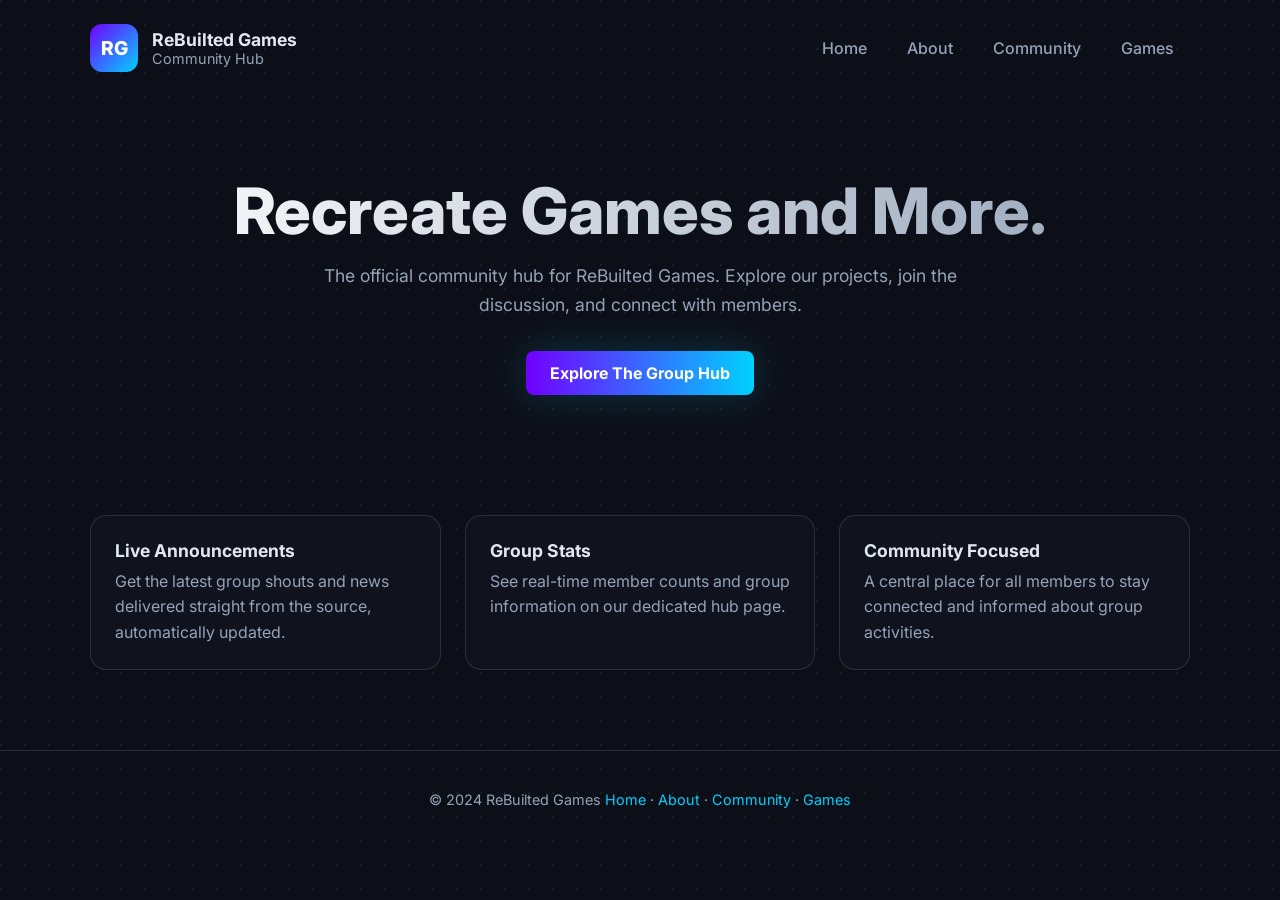
==== commit 9db8ca7c: "dsa" ====
--- a/index.html
+++ b/index.html
@@ -19,6 +19,11 @@
             <div class="brand-caption">Community Hub</div>
           </div>
         </a>
+        <input type="checkbox" id="navToggle" class="nav-checkbox" />
+        <label for="navToggle" class="nav-toggle">
+          Menu
+          <svg viewBox="0 0 24 24" aria-hidden="true"><path d="M4 7h16M4 12h16M4 17h16" stroke="currentColor" stroke-width="1.8" stroke-linecap="round"/></svg>
+        </label>
         <nav class="site-nav">
           <a href="./">Home</a>
           <a href="./about/">About</a>
@@ -50,6 +55,7 @@
     </div>
     <footer class="site-footer-persistent">
       <span>© 2024 ReBuilted Games</span>
+      <span><a href="./">Home</a> · <a href="./about/">About</a> · <a href="./community/">Community</a> · <a href="./games/">Games</a></span>
     </footer>
   </body>
 </html>
--- a/styles.css
+++ b/styles.css
@@ -104,6 +104,22 @@
   display: none;
 }
 
+.nav-toggle {
+  display: none; /* Hidden by default on desktop */
+  cursor: pointer;
+  padding: 8px;
+  border: 1px solid var(--border);
+  border-radius: 8px;
+  background: rgba(148, 163, 184, 0.1);
+  color: var(--muted);
+}
+
+.nav-toggle svg {
+    width: 24px;
+    height: 24px;
+    stroke: currentColor;
+}
+
 /* --- Hero Section (Home Page) --- */
 .hero {
   text-align: center;
@@ -222,6 +238,30 @@
   font-weight: 500;
 }
 
+/* --- Skeleton Loader --- */
+.skeleton {
+  opacity: 0.7;
+  animation: skeleton-loading 1s linear infinite alternate;
+  background-color: rgba(148, 163, 184, 0.1);
+  border-radius: 8px;
+}
+
+.skeleton-text {
+  width: 100%;
+  height: 1.1rem;
+  margin-bottom: 0.5rem;
+  border-radius: 4px;
+}
+
+@keyframes skeleton-loading {
+  0% {
+    background-color: rgba(148, 163, 184, 0.15);
+  }
+  100% {
+    background-color: rgba(148, 163, 184, 0.25);
+  }
+}
+
 /* --- General Layout & Components --- */
 .panel {
   background: var(--panel);
@@ -308,17 +348,23 @@
 @media (max-width: 760px) {
   .site-header {
     flex-wrap: wrap;
-    justify-content: center;
-    gap: 16px;
   }
 
   .nav-toggle {
-    display: none; /* Hiding for simplicity, can be implemented with JS */
+    display: block; /* Show the toggle on mobile */
   }
 
   .site-nav {
+    display: none; /* Hide nav by default on mobile */
     flex-basis: 100%;
-    justify-content: center;
+    flex-direction: column;
+    align-items: stretch;
+    gap: 8px;
+    margin-top: 16px;
+  }
+
+  .nav-checkbox:checked ~ .site-nav {
+    display: flex; /* Show nav when checkbox is checked */
   }
 
   .group-header {
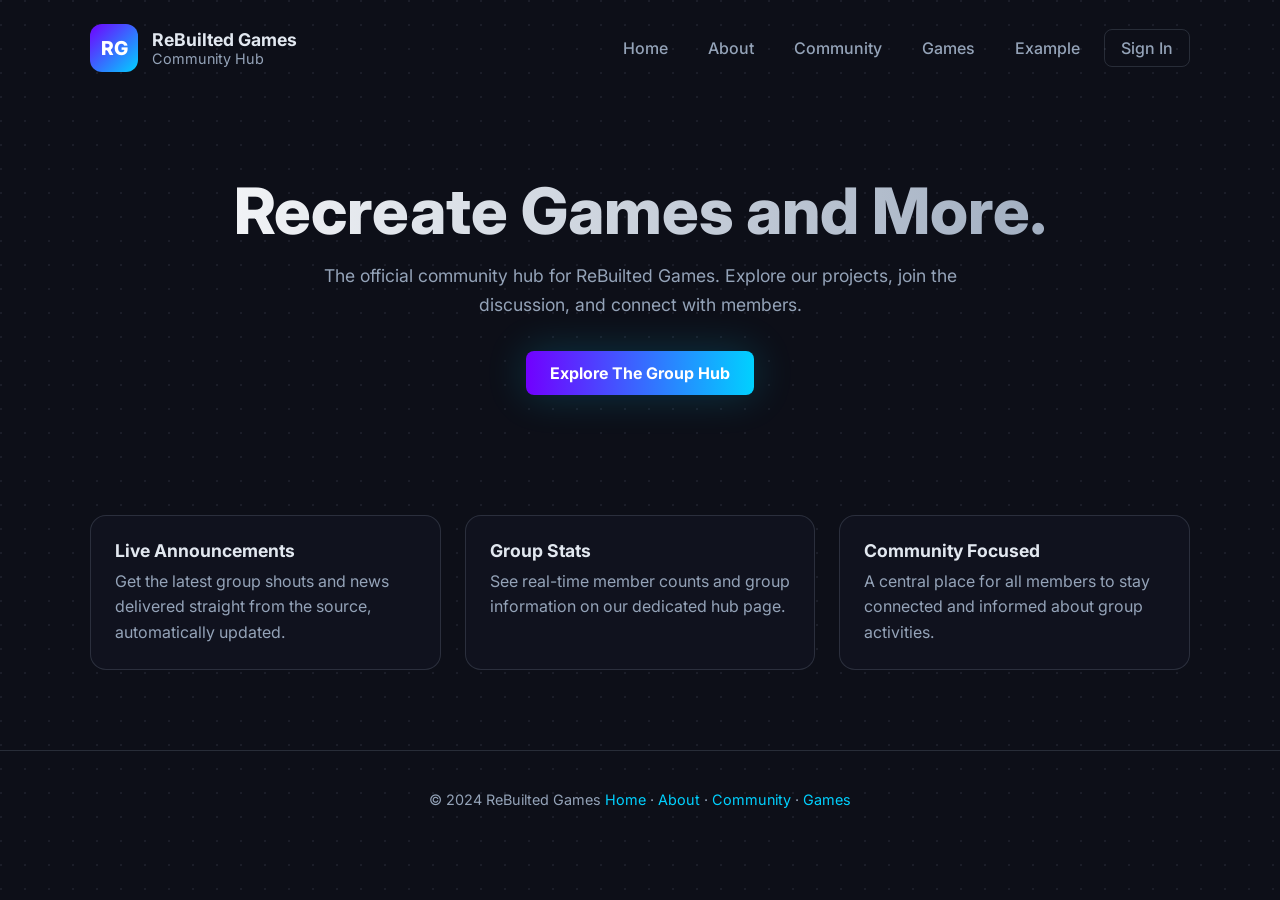
==== commit 1a6f18b1: "BIG CHANGE" ====
--- a/index.html
+++ b/index.html
@@ -29,6 +29,8 @@
           <a href="./about/">About</a>
           <a href="./community/">Community</a>
           <a href="./games/">Games</a>
+          <a href="./pageexample/">Example</a>
+          <a href="https://authorize.roblox.com/?client_id=3577278600546537607&response_type=code&redirect_uri=https%3A%2F%2FYOUR_BACKEND_SERVER%2Fcallback&scope=openid+profile" class="button secondary">Sign In</a>
         </nav>
       </header>
       <main>
--- a/styles.css
+++ b/styles.css
@@ -238,6 +238,61 @@
   font-weight: 500;
 }
 
+/* --- Games Page --- */
+.games-grid {
+  display: grid;
+  grid-template-columns: repeat(auto-fill, minmax(200px, 1fr));
+  gap: 24px;
+  margin-top: 32px;
+}
+
+.game-card {
+  background: var(--panel);
+  border: 1px solid var(--border);
+  border-radius: 16px;
+  overflow: hidden;
+  transition: transform 0.2s ease, box-shadow 0.2s ease;
+}
+
+.game-card:hover {
+  transform: translateY(-4px);
+  box-shadow: 0 8px 24px rgba(0, 0, 0, 0.3), var(--shadow-glow);
+}
+
+.game-card a {
+  text-decoration: none;
+  color: inherit;
+  display: block;
+}
+
+.game-thumbnail {
+  width: 100%;
+  aspect-ratio: 1 / 1;
+  object-fit: cover;
+  background-color: rgba(148, 163, 184, 0.1);
+}
+
+.game-info {
+  padding: 16px;
+}
+
+.game-name {
+  font-weight: 700;
+  white-space: nowrap;
+  overflow: hidden;
+  text-overflow: ellipsis;
+  margin: 0 0 8px;
+}
+
+.game-stats {
+  display: flex;
+  align-items: center;
+  gap: 8px;
+  font-size: 0.9rem;
+  color: var(--muted);
+}
+
+
 /* --- Skeleton Loader --- */
 .skeleton {
   opacity: 0.7;
@@ -260,6 +315,25 @@
   100% {
     background-color: rgba(148, 163, 184, 0.25);
   }
+}
+
+/* --- General Animations & Polish --- */
+.feature-card, .announcement-item {
+    transition: transform 0.2s ease, box-shadow 0.2s ease;
+}
+
+.feature-card:hover, .announcement-item:hover {
+    transform: translateY(-4px);
+    box-shadow: 0 8px 24px rgba(0, 0, 0, 0.3);
+}
+
+@keyframes fadeIn {
+  from { opacity: 0; transform: translateY(10px); }
+  to { opacity: 1; transform: translateY(0); }
+}
+
+.fade-in {
+  animation: fadeIn 0.4s ease-out forwards;
 }
 
 /* --- General Layout & Components --- */
@@ -336,6 +410,18 @@
   box-shadow: 0 0 50px rgba(0, 209, 255, 0.3);
 }
 
+.button.secondary {
+  background: transparent;
+  border: 1px solid var(--border);
+  box-shadow: none;
+}
+
+.button.secondary:hover {
+  background: rgba(148, 163, 184, 0.1);
+  transform: none;
+  box-shadow: none;
+}
+
 .site-footer-persistent {
   padding: 40px 0;
   margin-top: 40px;
